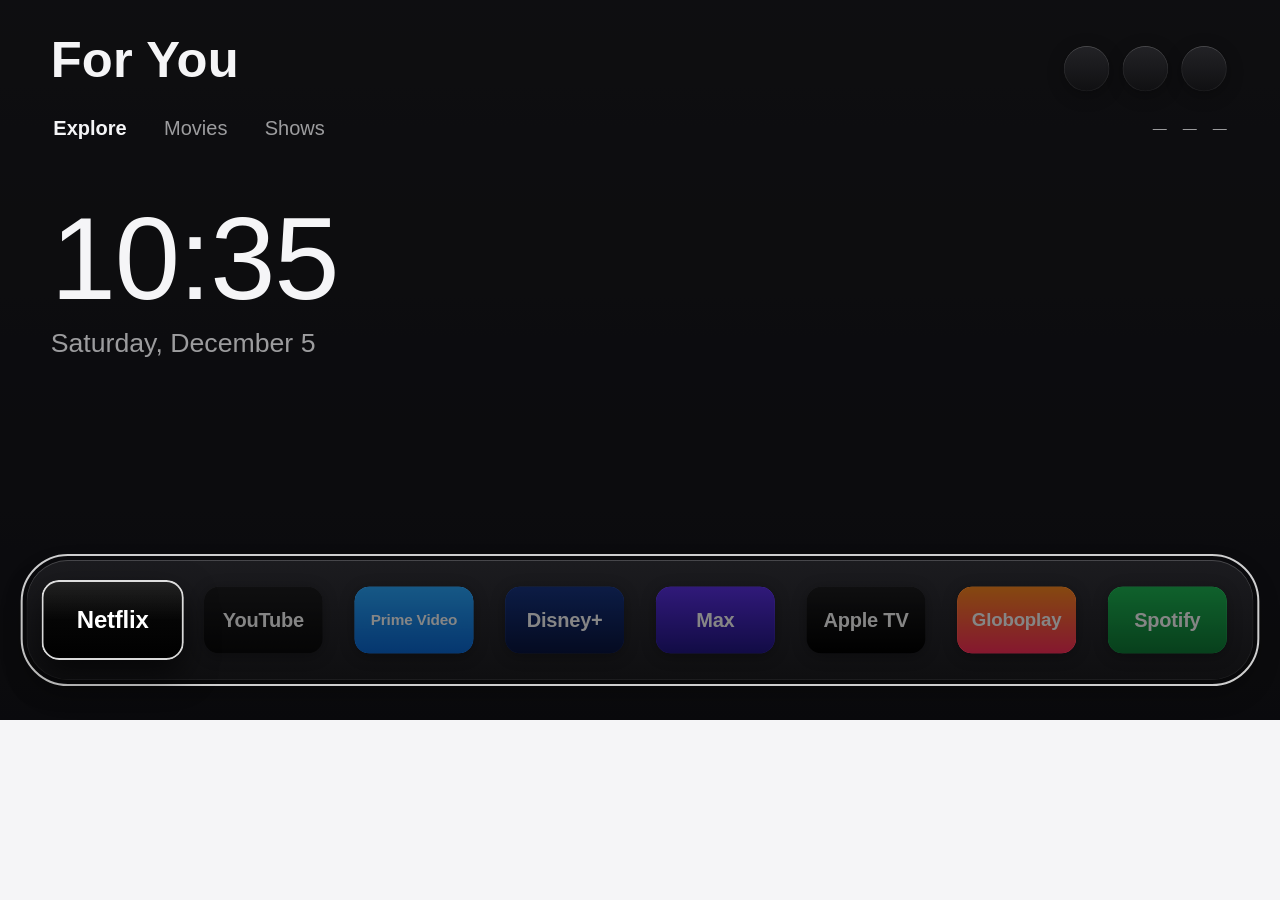
==== web/index.html @ 529d77a4 "Import Free My TV (MIT) at upstream 57ea460 Starting point: https://github.com/simbasjungles/free-my" ====
<!doctype html>
<html lang="en">
<head>
<meta charset="utf-8">
<meta name="viewport" content="width=1920, height=1080">
<title>Free My TV</title>
<link rel="stylesheet" href="home.css">
</head>
<body>
<script>
  // The look the home screen last had, before anything is drawn, so a night start doesn't flash the day one first.
  try {
    if (localStorage.getItem('fmtv.night') === 'true') {
      document.documentElement.style.background = '#0B0B0D';
      document.body.className = 'night';
    }
  } catch (e) {}
</script>
<div id="stage">
  <div id="sky" class="layer">
    <div class="grad day"></div>
    <div class="grad night"></div>
    <canvas id="bgA" width="48" height="27"></canvas>
    <canvas id="bgB" width="48" height="27"></canvas>
    <div class="veil"></div>
    <div class="lift"></div>
  </div>
  <div id="home" class="layer">
    <div id="top" class="layer">
      <h1 id="title"></h1>
      <div id="tabs"></div>
      <div id="quotes"></div>
      <div id="buttons"></div>
      <div id="cards"></div>
      <div id="clock"><span class="time"></span><span class="date"></span></div>
    </div>
    <div id="platter"></div>
    <div id="tiles"></div>
  </div>
  <div id="drawer" class="layer"></div>
  <div id="apps" class="layer sheet"><h2></h2><div class="grid"></div></div>
  <div id="settings" class="layer sheet"><div class="box"></div></div>
  <div id="shelfedit" class="layer sheet"><div class="box"></div></div>
  <div id="langpick" class="layer sheet"><div class="box"></div></div>
  <div id="saver" class="layer"></div>
  <div id="toast"></div>
</div>
<script src="config.js"></script>
<script src="coins.js"></script>
<script src="i18n.js"></script>
<script src="strings.js"></script>
<script src="tv.js"></script>
<script src="zones.js"></script>
<script src="data.js"></script>
<script src="home.js"></script>
</body>
</html>
---- web/home.css ----
/*
 * The home screen on a 1920 × 1080 stage, with the Android app's measurements (HomeView): the title and tabs at the top
 * left, icon-only glass buttons at the top right, three picks, and the glass shelf at the bottom; ↓ on the shelf opens
 * the drawer (inputs, shortcuts, weather, prices). Light by day, dark from sunset to sunrise.
 * No CSS variables, grid or backdrop-filter: older LG TVs (webOS 3 and 4) don't have them, and blur is too heavy for
 * their GPUs. Only transform and opacity animate.
 */
@font-face {
  font-family: 'Inter';
  src: url('fonts/InterVariable.ttf') format('truetype');
  font-weight: 100 900;
}

html, body {
  margin: 0;
  padding: 0;
  width: 100%;
  height: 100%;
  overflow: hidden;
  background: #F5F5F7;
}

body {
  font-family: 'Inter', 'LG Smart UI', 'Helvetica Neue', Arial, sans-serif;
  color: #1D1D1F;
  -webkit-font-smoothing: antialiased;
  cursor: default;
}

button { font: inherit; color: inherit; background: none; border: 0; padding: 0; margin: 0; outline: none; }

#stage {
  position: absolute;
  left: 0;
  top: 0;
  width: 1920px;
  height: 1080px;
  overflow: hidden;
  -webkit-transform-origin: 0 0;
  transform-origin: 0 0;
}

.layer { position: absolute; left: 0; top: 0; width: 1920px; height: 1080px; }

/* Symbols: Material Symbols as white PNGs, tinted by the background color. */
.sym {
  display: inline-block;
  -webkit-mask-size: contain;
  -webkit-mask-repeat: no-repeat;
  -webkit-mask-position: center;
  background-color: currentColor;
}

/* MARK: - Background: the first pick's photo, very blurred and almost white (almost black at night). */

#sky { background: #EBEBEF; }
#sky .grad { position: absolute; left: 0; top: 0; width: 100%; height: 100%; -webkit-transition: opacity 2s; transition: opacity 2s; }
#sky .day { background: -webkit-linear-gradient(top, #F5F5F7, #E2E2E7); background: linear-gradient(#F5F5F7, #E2E2E7); }
#sky .night { background: -webkit-linear-gradient(top, #1C1C1E, #0B0B0D); background: linear-gradient(#1C1C1E, #0B0B0D); opacity: 0; }
#sky canvas { position: absolute; left: -4%; top: -4%; width: 108%; height: 108%; opacity: 0; -webkit-transition: opacity 0.8s; transition: opacity 0.8s; }
#sky canvas.on { opacity: 1; }
#sky .veil { position: absolute; left: 0; top: 0; width: 100%; height: 100%; background: rgba(245, 245, 247, 0.74); -webkit-transition: background-color 2s; transition: background-color 2s; }
#sky .lift { position: absolute; left: 0; top: 0; width: 100%; height: 100%; background: #FFF; opacity: 0; -webkit-transition: opacity 0.45s, background-color 2s; transition: opacity 0.45s, background-color 2s; }
.night #sky .day { opacity: 0; }
.night #sky .night { opacity: 1; }
.night #sky .veil { background: rgba(11, 11, 13, 0.78); }
.night #sky .lift { background: #000; }
.drawer-open #sky .lift { opacity: 0.32; }
.night.drawer-open #sky .lift { opacity: 0.42; }

/* MARK: - Moving parts: the top fades and everything rises when the drawer opens. */

/* Each part is its own stack, so a focused tile (z-index) never shows over the drawer, a sheet or the screensaver. */
#home { z-index: 1; }
#drawer { z-index: 2; }
.sheet { z-index: 3; }
#saver { z-index: 4; }

#home, #drawer {
  -webkit-transition: -webkit-transform 0.38s cubic-bezier(0.32, 0.72, 0.2, 1), opacity 0.28s;
  transition: transform 0.38s cubic-bezier(0.32, 0.72, 0.2, 1), opacity 0.28s;
}
.drawer-open #home { -webkit-transform: translateY(-560px); transform: translateY(-560px); }
#top { -webkit-transition: opacity 0.2s; transition: opacity 0.2s; }
.drawer-open #top { opacity: 0; }
#drawer { -webkit-transform: translateY(560px); transform: translateY(560px); opacity: 0; }
.drawer-open #drawer { -webkit-transform: none; transform: none; opacity: 1; }
/* Closed, it still spans the screen below the shelf: only its keys take the pointer, and only when it's open. */
#drawer { pointer-events: none; }
.drawer-open #drawer .key { pointer-events: auto; }

/* MARK: - Title and tabs */

#title {
  position: absolute;
  left: 76px;
  top: 52px;
  margin: 0;
  font-size: 76px;
  font-weight: 600;
  letter-spacing: 0.004em;
  line-height: 1;
  white-space: nowrap;
  color: #1D1D1F;
  -webkit-transition: color 2s;
  transition: color 2s;
}

#tabs { position: absolute; left: 54px; top: 158px; height: 68px; white-space: nowrap; }
.tab {
  position: relative;
  display: inline-block;
  height: 68px;
  padding: 0 26px;
  margin-right: 4px;
  border-radius: 34px;
  font-size: 30px;
  font-weight: 500;
  line-height: 68px;
  color: #6E6E73;
  -webkit-transition: -webkit-transform 0.2s cubic-bezier(0.2, 0.9, 0.3, 1.2), background-color 0.17s, box-shadow 0.2s, color 0.17s;
  transition: transform 0.2s cubic-bezier(0.2, 0.9, 0.3, 1.2), background-color 0.17s, box-shadow 0.2s, color 0.17s;
}
.tab.on { font-weight: 600; color: #1D1D1F; }
.tab.focus {
  background: #FFF;
  color: #1D1D1F;
  -webkit-transform: scale(1.05);
  transform: scale(1.05);
  box-shadow: 0 8px 26px rgba(0, 0, 0, 0.22);
}
.night #title, .night .tab.on { color: #F5F5F7; }
.night .tab { color: rgba(245, 245, 247, 0.62); }
.night .tab.focus { color: #1D1D1F; box-shadow: 0 8px 26px rgba(0, 0, 0, 0.4); }

/* Crypto quotes at the right end of the tab row: a quiet detail. */
#quotes {
  position: absolute;
  right: 80px;
  top: 178px;
  height: 28px;
  font-size: 21px;
  line-height: 28px;
  color: #8E8E93;
  white-space: nowrap;
  -webkit-transition: opacity 0.17s;
  transition: opacity 0.17s;
  font-feature-settings: 'tnum';
}
#quotes .q { display: inline-block; margin-left: 24px; }
#quotes svg { width: 15px; height: 15px; vertical-align: -1px; margin-right: 6px; fill: rgba(142, 142, 147, 0.7); }
#quotes.hide { opacity: 0; }
.night #quotes { color: rgba(245, 245, 247, 0.62); }
.night #quotes svg { fill: rgba(245, 245, 247, 0.55); }

/* Live TV, HDMI Inputs and Settings: glass circles; the focused one turns white, with its name below. */
.round {
  position: absolute;
  top: 69px;
  width: 68px;
  height: 68px;
  border-radius: 34px;
  background: -webkit-linear-gradient(top, rgba(255, 255, 255, 0.78), rgba(255, 255, 255, 0.5));
  background: linear-gradient(rgba(255, 255, 255, 0.78), rgba(255, 255, 255, 0.5));
  box-shadow: 0 6px 26px rgba(0, 0, 0, 0.1), inset 0 1px 0 rgba(255, 255, 255, 0.9), inset 0 0 0 1px rgba(255, 255, 255, 0.5);
  color: #1D1D1F;
  -webkit-transition: -webkit-transform 0.2s cubic-bezier(0.2, 0.9, 0.3, 1.2), box-shadow 0.2s, background-color 0.17s;
  transition: transform 0.2s cubic-bezier(0.2, 0.9, 0.3, 1.2), box-shadow 0.2s, background-color 0.17s;
}
.round .sym { position: absolute; left: 20px; top: 20px; width: 28px; height: 28px; }
.round.focus { background: #FFF; -webkit-transform: scale(1.1); transform: scale(1.1); box-shadow: 0 14px 30px rgba(0, 0, 0, 0.24); }
.round .tip {
  position: absolute;
  top: 88px;
  left: 50%;
  width: 300px;
  margin-left: -150px;
  text-align: center;
  font-size: 23px;
  font-weight: 600;
  white-space: nowrap;
  opacity: 0;
  -webkit-transition: opacity 0.14s;
  transition: opacity 0.14s;
}
.round.last .tip { left: auto; right: -10px; margin-left: 0; text-align: right; }
.round.focus .tip { opacity: 1; }
.night .round {
  background: -webkit-linear-gradient(top, rgba(40, 40, 44, 0.8), rgba(17, 17, 19, 0.62));
  background: linear-gradient(rgba(40, 40, 44, 0.8), rgba(17, 17, 19, 0.62));
  box-shadow: 0 6px 26px rgba(0, 0, 0, 0.3), inset 0 1px 0 rgba(255, 255, 255, 0.14), inset 0 0 0 1px rgba(255, 255, 255, 0.08);
  color: rgba(255, 255, 255, 0.92);
}
.night .round.focus { background: #FFF; color: #1D1D1F; }
.night .round.focus .tip { color: #F5F5F7; }

/* MARK: - Picks: a wide card and two tall ones; focused, a card grows 5%, rises and its edge lights up. */

.card {
  position: absolute;
  top: 262px;
  height: 442px;
  -webkit-transition: -webkit-transform 0.22s cubic-bezier(0.2, 0.9, 0.3, 1.15);
  transition: transform 0.22s cubic-bezier(0.2, 0.9, 0.3, 1.15);
}
.card .img {
  position: absolute;
  left: 0;
  top: 0;
  width: 100%;
  height: 100%;
  border-radius: 18px;
  overflow: hidden;
  background-color: #DADADF;
  background-size: cover;
  background-position: center;
  box-shadow: 0 10px 30px rgba(0, 0, 0, 0.14);
  -webkit-transition: box-shadow 0.22s;
  transition: box-shadow 0.22s;
}
.card .img::after {
  content: '';
  position: absolute;
  left: 0;
  top: 0;
  right: 0;
  bottom: 0;
  border-radius: 18px;
  box-shadow: inset 0 0 0 2.5px rgba(255, 255, 255, 0.85);
  background: -webkit-linear-gradient(-60deg, rgba(255, 255, 255, 0.22), rgba(255, 255, 255, 0) 55%);
  background: linear-gradient(150deg, rgba(255, 255, 255, 0.22), rgba(255, 255, 255, 0) 55%);
  opacity: 0;
  -webkit-transition: opacity 0.17s;
  transition: opacity 0.17s;
}
.card.focus { -webkit-transform: translateY(-6px) scale(1.05); transform: translateY(-6px) scale(1.05); z-index: 2; }
.card.focus .img { box-shadow: 0 24px 46px rgba(0, 0, 0, 0.34); }
.card.focus .img::after { opacity: 1; }
.card .name {
  position: absolute;
  left: 0;
  top: 464px;
  max-width: 100%;
  overflow: hidden;
  text-overflow: ellipsis;
  white-space: nowrap;
  font-size: 31px;
  font-weight: 600;
  letter-spacing: 0.012em;
  color: #1D1D1F;
  -webkit-transition: color 2s;
  transition: color 2s;
}
.card .meta {
  position: absolute;
  left: 0;
  top: 506px;
  max-width: 100%;
  overflow: hidden;
  text-overflow: ellipsis;
  white-space: nowrap;
  font-size: 25px;
  font-weight: 500;
  color: #6E6E73;
}
.night .card .img { background-color: #2C2C2E; box-shadow: 0 10px 30px rgba(0, 0, 0, 0.32); }
.night .card .name { color: #F5F5F7; }
.night .card .meta { color: rgba(245, 245, 247, 0.62); }

/* Without a TMDB key (or picks yet): the date and the time instead of the cards. */
#clock {
  position: absolute;
  left: 76px;
  top: 300px;
  font-size: 176px;
  font-weight: 200;
  letter-spacing: -0.01em;
  line-height: 1;
  color: #1D1D1F;
  display: none;
}
#clock .date { display: block; font-size: 40px; font-weight: 500; letter-spacing: 0; margin-top: 18px; color: #6E6E73; }
.no-picks #clock { display: block; }
.night #clock { color: #F5F5F7; }
.night #clock .date { color: rgba(245, 245, 247, 0.62); }

/* MARK: - Shelf: the glass bar with the apps, each in its brand color; focused, a tile grows 20% and rises. */

#platter {
  position: absolute;
  top: 814px;
  height: 206px;
  border-radius: 62px;
  background: -webkit-linear-gradient(top, rgba(255, 255, 255, 0.62), rgba(255, 255, 255, 0.4));
  background: linear-gradient(rgba(255, 255, 255, 0.62), rgba(255, 255, 255, 0.4));
  box-shadow: 0 18px 40px rgba(0, 0, 0, 0.12), inset 0 1.5px 0 rgba(255, 255, 255, 0.95), inset 0 0 0 1px rgba(255, 255, 255, 0.55);
}
.night #platter {
  background: -webkit-linear-gradient(top, rgba(34, 34, 38, 0.72), rgba(17, 17, 19, 0.6));
  background: linear-gradient(rgba(34, 34, 38, 0.72), rgba(17, 17, 19, 0.6));
  box-shadow: 0 18px 40px rgba(0, 0, 0, 0.32), inset 0 1.5px 0 rgba(255, 255, 255, 0.14), inset 0 0 0 1px rgba(255, 255, 255, 0.08);
}
/* The shelf has the focus: a rim just outside the glass (dark by day: white wouldn't show on it). */
#platter::before {
  content: '';
  position: absolute;
  left: -9px;
  top: -9px;
  right: -9px;
  bottom: -9px;
  border-radius: 71px;
  border: 3px solid rgba(58, 58, 60, 0.45);
  opacity: 0;
  -webkit-transition: opacity 0.2s;
  transition: opacity 0.2s;
}
.night #platter::before { border-color: rgba(255, 255, 255, 0.8); }
#platter.on::before { opacity: 1; }

#tiles {
  position: absolute;
  left: 0;
  top: 0;
  -webkit-transition: -webkit-transform 0.3s cubic-bezier(0.2, 0.9, 0.3, 1);
  transition: transform 0.3s cubic-bezier(0.2, 0.9, 0.3, 1);
}

.tile {
  position: absolute;
  top: 854px;
  height: 126px;
  border-radius: 22px;
  overflow: hidden;
  color: #FFF;
  box-shadow: 0 4px 22px rgba(0, 0, 0, 0.14);
  -webkit-transition: -webkit-transform 0.2s cubic-bezier(0.2, 0.9, 0.3, 1.2), box-shadow 0.2s, opacity 0.3s;
  transition: transform 0.2s cubic-bezier(0.2, 0.9, 0.3, 1.2), box-shadow 0.2s, opacity 0.3s;
}
.tile img { position: absolute; left: 50%; top: 50%; max-width: 76%; max-height: 62%; -webkit-transform: translate(-50%, -50%); transform: translate(-50%, -50%); }
/* a logo lifted off the TV's icon (home.js): as large as the tile allows */
.tile img.logo { width: 70%; height: 50%; max-width: none; max-height: none; object-fit: contain; }
.tile .word {
  position: absolute;
  left: 8%;
  right: 8%;
  top: 50%;
  margin-top: -20px;
  height: 40px;
  line-height: 40px;
  text-align: center;
  font-size: 30px;
  font-weight: 700;
  letter-spacing: -0.01em;
  white-space: nowrap;
  overflow: hidden;
  text-overflow: ellipsis;
}
.tile::after {
  content: '';
  position: absolute;
  left: 0;
  top: 0;
  right: 0;
  height: 50%;
  background: -webkit-linear-gradient(top, rgba(255, 255, 255, 0.1), rgba(255, 255, 255, 0));
  background: linear-gradient(rgba(255, 255, 255, 0.1), rgba(255, 255, 255, 0));
  opacity: 0;
  -webkit-transition: opacity 0.17s;
  transition: opacity 0.17s;
}
.tile.focus { -webkit-transform: scale(1.2); transform: scale(1.2); box-shadow: 0 18px 40px rgba(0, 0, 0, 0.34); z-index: 2; }
.tile.focus::after { opacity: 1; }
/* Which one has the focus, at a glance: while the shelf has it, a shade on the other tiles and a light rim on it (as on
   the focused card). Above the logo; only the opacity animates. */
.tile::before {
  content: '';
  position: absolute;
  left: 0;
  top: 0;
  right: 0;
  bottom: 0;
  z-index: 1;
  border-radius: 22px;
  background: rgba(0, 0, 0, 0.34);
  opacity: 0;
  -webkit-transition: opacity 0.2s;
  transition: opacity 0.2s;
}
.night .tile::before { background: rgba(0, 0, 0, 0.48); }
#tiles.on .tile::before { opacity: 1; }
#tiles.on .tile.focus::before { background: none; box-shadow: inset 0 0 0 2.5px rgba(255, 255, 255, 0.85); }
.night .tile { box-shadow: 0 4px 22px rgba(0, 0, 0, 0.3); }
.night .tile.focus { box-shadow: 0 18px 40px rgba(0, 0, 0, 0.6); }
.more { position: absolute; width: 17px; height: 17px; color: rgba(0, 0, 0, 0.6); }
.more.back { -webkit-transform: scaleX(-1); transform: scaleX(-1); }
.night .more { color: rgba(255, 255, 255, 0.8); }

/* MARK: - Drawer: inputs and shortcuts, weather, prices */

.row-title { position: absolute; top: 494px; font-size: 25px; font-weight: 600; color: #6E6E73; white-space: nowrap; }
.night .row-title { color: rgba(255, 255, 255, 0.7); }

.glass {
  background: -webkit-linear-gradient(top, rgba(255, 255, 255, 0.86), rgba(255, 255, 255, 0.66));
  background: linear-gradient(rgba(255, 255, 255, 0.86), rgba(255, 255, 255, 0.66));
  box-shadow: 0 10px 30px rgba(0, 0, 0, 0.1), inset 0 1.5px 0 rgba(255, 255, 255, 0.95), inset 0 0 0 1px rgba(255, 255, 255, 0.5);
}
.night .glass {
  background: -webkit-linear-gradient(top, rgba(38, 38, 42, 0.78), rgba(17, 17, 19, 0.64));
  background: linear-gradient(rgba(38, 38, 42, 0.78), rgba(17, 17, 19, 0.64));
  box-shadow: 0 10px 30px rgba(0, 0, 0, 0.3), inset 0 1.5px 0 rgba(255, 255, 255, 0.12), inset 0 0 0 1px rgba(255, 255, 255, 0.07);
}

.key {
  position: absolute;
  top: 540px;
  height: 126px;
  border-radius: 20px;
  text-align: center;
  color: #1D1D1F;
  -webkit-transition: -webkit-transform 0.19s cubic-bezier(0.2, 0.9, 0.3, 1.2), box-shadow 0.19s, background-color 0.14s;
  transition: transform 0.19s cubic-bezier(0.2, 0.9, 0.3, 1.2), box-shadow 0.19s, background-color 0.14s;
}
.key .sym { position: absolute; left: 50%; top: 33px; width: 34px; height: 34px; margin-left: -17px; }
.key .label { position: absolute; left: 8px; right: 8px; top: 82px; font-size: 23px; font-weight: 500; white-space: nowrap; overflow: hidden; text-overflow: ellipsis; }
.key.off { color: #8E8E93; }
.key.focus { background: #F5F5F7; color: #1C1C1E; -webkit-transform: scale(1.07); transform: scale(1.07); box-shadow: 0 16px 34px rgba(0, 0, 0, 0.42); z-index: 2; }
.night .key { color: rgba(255, 255, 255, 0.95); }
.night .key.off { color: rgba(255, 255, 255, 0.42); }
.night .key.focus { color: #1C1C1E; }

.panel { position: absolute; top: 708px; height: 300px; border-radius: 30px; overflow: hidden; color: #1D1D1F; }
.night .panel { color: #F5F5F7; }
.panel .head { position: absolute; left: 34px; top: 30px; font-size: 25px; font-weight: 600; color: #6E6E73; white-space: nowrap; }
.panel .side { position: absolute; right: 34px; top: 33px; font-size: 21px; font-weight: 500; color: #8E8E93; white-space: nowrap; }
.night .panel .head { color: rgba(255, 255, 255, 0.7); }
.night .panel .side { color: rgba(255, 255, 255, 0.6); }

#weather .now { position: absolute; left: 34px; top: 82px; height: 100px; white-space: nowrap; }
#weather .now .sym { width: 56px; height: 56px; vertical-align: 12px; margin-right: 18px; }
#weather .now .temp { font-size: 100px; font-weight: 300; line-height: 100px; font-feature-settings: 'tnum'; }
#weather .cond { position: absolute; left: 34px; top: 192px; font-size: 29px; font-weight: 500; white-space: nowrap; }
#weather .range { position: absolute; left: 34px; top: 236px; font-size: 23px; font-weight: 500; color: #6E6E73; white-space: nowrap; font-feature-settings: 'tnum'; }
#weather .split { position: absolute; left: 391px; top: 34px; bottom: 34px; width: 2px; background: rgba(0, 0, 0, 0.1); }
#weather .hours { position: absolute; left: 422px; right: 30px; top: 74px; height: 140px; }
#weather .hour { position: absolute; top: 0; text-align: center; font-feature-settings: 'tnum'; }
#weather .hour .t { font-size: 22px; font-weight: 500; color: #6E6E73; }
#weather .hour .sym { display: block; width: 30px; height: 30px; margin: 22px auto 18px; }
#weather .hour .d { font-size: 26px; font-weight: 500; }
#weather .hour .low { margin-left: 6px; font-size: 22px; color: #6E6E73; }
#weather .sun { position: absolute; left: 422px; top: 236px; font-size: 23px; font-weight: 500; color: #6E6E73; white-space: nowrap; }
#weather .sun .sym { width: 22px; height: 22px; vertical-align: -3px; margin-right: 10px; }
#weather .sun span { margin-right: 36px; }
.night #weather .range, .night #weather .hour .t, .night #weather .hour .low, .night #weather .sun { color: rgba(255, 255, 255, 0.68); }
.night #weather .split { background: rgba(255, 255, 255, 0.14); }

#prices .coin { position: absolute; left: 34px; right: 34px; height: 40px; font-size: 29px; font-weight: 500; white-space: nowrap; }
#prices .coin svg { position: absolute; left: 2px; top: 6px; width: 26px; height: 26px; fill: #6E6E73; }
#prices .coin .n { position: absolute; left: 50px; top: 0; }
#prices .coin .p { position: absolute; right: 128px; top: 1px; font-size: 26px; font-feature-settings: 'tnum'; }
#prices .coin .c { position: absolute; right: 0; top: 2px; width: 108px; height: 34px; line-height: 34px; border-radius: 17px; text-align: center; font-size: 21px; font-weight: 600; font-feature-settings: 'tnum'; }
#prices .up { color: #248A3D; background: rgba(36, 138, 61, 0.2); }
#prices .down { color: #D70015; background: rgba(215, 0, 21, 0.2); }
.night #prices .coin svg { fill: rgba(255, 255, 255, 0.8); }
.night #prices .up { color: #30D158; background: rgba(48, 209, 88, 0.2); }
.night #prices .down { color: #FF453A; background: rgba(255, 69, 58, 0.2); }

/* MARK: - Sheets over the home screen: All Apps, Settings, Shelf */

.sheet {
  background: rgba(0, 0, 0, 0.66);
  color: #FFF;
  opacity: 0;
  visibility: hidden;
  pointer-events: none; /* while it fades out, the pointer goes to what's under it, not to its rows */
  -webkit-transform: scale(1.04);
  transform: scale(1.04);
  -webkit-transition: opacity 0.24s, -webkit-transform 0.3s cubic-bezier(0.2, 0.9, 0.3, 1), visibility 0s 0.3s;
  transition: opacity 0.24s, transform 0.3s cubic-bezier(0.2, 0.9, 0.3, 1), visibility 0s 0.3s;
}
.sheet.open { opacity: 1; visibility: visible; pointer-events: auto; -webkit-transform: none; transform: none; -webkit-transition-delay: 0s; transition-delay: 0s; }
.sheet h2 { position: absolute; left: 0; right: 0; top: 84px; margin: 0; text-align: center; font-size: 40px; font-weight: 600; }

#apps .grid { position: absolute; left: 0; top: 0; width: 1920px; -webkit-transition: -webkit-transform 0.28s cubic-bezier(0.2, 0.9, 0.3, 1); transition: transform 0.28s cubic-bezier(0.2, 0.9, 0.3, 1); }
.cell { position: absolute; width: 300px; height: 169px; }
.cell .face {
  position: absolute;
  left: 0;
  top: 0;
  width: 300px;
  height: 169px;
  border-radius: 22px;
  overflow: hidden;
  box-shadow: inset 0 0 0 2px rgba(255, 255, 255, 0.08);
  -webkit-transition: -webkit-transform 0.19s cubic-bezier(0.2, 0.9, 0.3, 1.2), box-shadow 0.19s;
  transition: transform 0.19s cubic-bezier(0.2, 0.9, 0.3, 1.2), box-shadow 0.19s;
}
.cell .face img { position: absolute; left: 50%; top: 50%; max-width: 70%; max-height: 60%; -webkit-transform: translate(-50%, -50%); transform: translate(-50%, -50%); }
.cell .face img.logo { width: 64%; height: 46%; max-width: none; max-height: none; object-fit: contain; }
.cell .face .word { position: absolute; left: 6%; right: 6%; top: 50%; margin-top: -22px; height: 44px; line-height: 44px; text-align: center; font-size: 32px; font-weight: 700; white-space: nowrap; overflow: hidden; text-overflow: ellipsis; color: #FFF; }
.cell .label { position: absolute; left: 0; right: 0; top: 186px; text-align: center; font-size: 24px; font-weight: 500; color: rgba(255, 255, 255, 0.6); white-space: nowrap; overflow: hidden; text-overflow: ellipsis; }
.cell.focus .face { -webkit-transform: scale(1.08); transform: scale(1.08); box-shadow: 0 16px 34px rgba(0, 0, 0, 0.55), inset 0 0 0 2px rgba(255, 255, 255, 0.4); }
.cell.focus .label { color: #FFF; }

#settings .box, #shelfedit .box, #langpick .box {
  position: absolute;
  left: 560px;
  top: 150px;
  width: 800px;
  border-radius: 40px;
  padding: 30px 30px 26px;
  box-sizing: border-box;
  background: -webkit-linear-gradient(top, rgba(34, 36, 44, 0.96), rgba(18, 20, 26, 0.97));
  background: linear-gradient(rgba(34, 36, 44, 0.96), rgba(18, 20, 26, 0.97));
  box-shadow: 0 40px 90px rgba(0, 0, 0, 0.6), inset 0 1px 0 rgba(255, 255, 255, 0.14), inset 0 0 0 1px rgba(255, 255, 255, 0.08);
}
.box .title { font-size: 38px; font-weight: 700; padding: 6px 18px 18px; letter-spacing: -0.01em; }
.box .title .sym { width: 36px; height: 36px; vertical-align: -5px; margin-right: 14px; color: rgba(255, 255, 255, 0.85); }
.box .list { position: relative; overflow: hidden; }
.box .rows { -webkit-transition: -webkit-transform 0.2s cubic-bezier(0.2, 0.9, 0.3, 1); transition: transform 0.2s cubic-bezier(0.2, 0.9, 0.3, 1); }
.box .row { position: relative; height: 70px; margin-bottom: 8px; border-radius: 20px; font-size: 30px; font-weight: 600; line-height: 70px; padding: 0 24px; white-space: nowrap; -webkit-transition: background-color 0.13s; transition: background-color 0.13s; }
.box .row.focus { background: rgba(255, 255, 255, 0.13); box-shadow: inset 0 1px 0 rgba(255, 255, 255, 0.14); }
.box .row .value { position: absolute; right: 24px; top: 0; color: rgba(255, 255, 255, 0.92); font-weight: 500; }
.box .row .value .chev { color: rgba(255, 255, 255, 0.35); margin: 0 10px; }
.box .row .value .sym { width: 26px; height: 26px; vertical-align: -3px; }
.box .row.dim { color: rgba(255, 255, 255, 0.4); }
.box .hint { padding: 14px 18px 0; font-size: 22px; font-weight: 500; color: rgba(255, 255, 255, 0.5); }
.toggle { position: absolute; right: 24px; top: 13px; width: 78px; height: 44px; border-radius: 22px; background: #3A3D45; -webkit-transition: background-color 0.14s; transition: background-color 0.14s; }
.toggle::after { content: ''; position: absolute; left: 4px; top: 4px; width: 36px; height: 36px; border-radius: 18px; background: #FFF; box-shadow: 0 2px 6px rgba(0, 0, 0, 0.35); -webkit-transition: -webkit-transform 0.14s; transition: transform 0.14s; }
.toggle.on { background: #3FD69B; }
.toggle.on::after { -webkit-transform: translateX(34px); transform: translateX(34px); }

/* MARK: - Screensaver: the picks' photos, slowly moving, and a clock */

#saver { background: #000; opacity: 0; visibility: hidden; -webkit-transition: opacity 1.2s, visibility 0s 1.2s; transition: opacity 1.2s, visibility 0s 1.2s; }
#saver.on { opacity: 1; visibility: visible; -webkit-transition-delay: 0s; transition-delay: 0s; }
#saver .photo { position: absolute; left: 0; top: 0; width: 1920px; height: 1080px; background-size: cover; background-position: center; opacity: 0; -webkit-transition: opacity 2.4s, -webkit-transform 24s linear; transition: opacity 2.4s, transform 24s linear; }
#saver .photo.on { opacity: 1; }
#saver .shade { position: absolute; left: 0; right: 0; bottom: 0; height: 520px; background: -webkit-linear-gradient(top, rgba(0, 0, 0, 0), rgba(0, 0, 0, 0.55)); background: linear-gradient(rgba(0, 0, 0, 0), rgba(0, 0, 0, 0.55)); }
#saver .clock {
  position: absolute;
  left: 80px;
  bottom: 90px;
  padding: 26px 46px 30px;
  border-radius: 46px;
  color: #FFF;
  background: -webkit-linear-gradient(top, rgba(255, 255, 255, 0.22), rgba(255, 255, 255, 0.1));
  background: linear-gradient(rgba(255, 255, 255, 0.22), rgba(255, 255, 255, 0.1));
  box-shadow: 0 30px 70px rgba(0, 0, 0, 0.35), inset 0 1.5px 0 rgba(255, 255, 255, 0.4), inset 0 0 0 1px rgba(255, 255, 255, 0.18);
  white-space: nowrap;
}
#saver .clock .time { font-size: 150px; font-weight: 300; line-height: 1; letter-spacing: -0.02em; font-feature-settings: 'tnum'; }
#saver .clock .date { margin-top: 10px; font-size: 34px; font-weight: 500; color: rgba(255, 255, 255, 0.82); }
#saver .clock .title { margin-top: 18px; font-size: 26px; font-weight: 500; color: rgba(255, 255, 255, 0.65); }

/* MARK: - Toast */

#toast {
  position: absolute;
  left: 50%;
  top: 64px;
  max-width: 820px;
  -webkit-transform: translate(-50%, -16px);
  transform: translate(-50%, -16px);
  padding: 18px 30px;
  border-radius: 32px;
  font-size: 26px;
  font-weight: 500;
  line-height: 1.3;
  color: rgba(255, 255, 255, 0.95);
  background: rgba(17, 17, 19, 0.86);
  box-shadow: 0 16px 40px rgba(0, 0, 0, 0.35), inset 0 1px 0 rgba(255, 255, 255, 0.14);
  opacity: 0;
  -webkit-transition: opacity 0.2s, -webkit-transform 0.2s;
  transition: opacity 0.2s, transform 0.2s;
  z-index: 50;
}
#toast.on { opacity: 1; -webkit-transform: translate(-50%, 0); transform: translate(-50%, 0); }

/* The Magic Remote's pointer: no text selection, no outlines. */
* { -webkit-user-select: none; user-select: none; -webkit-tap-highlight-color: transparent; }
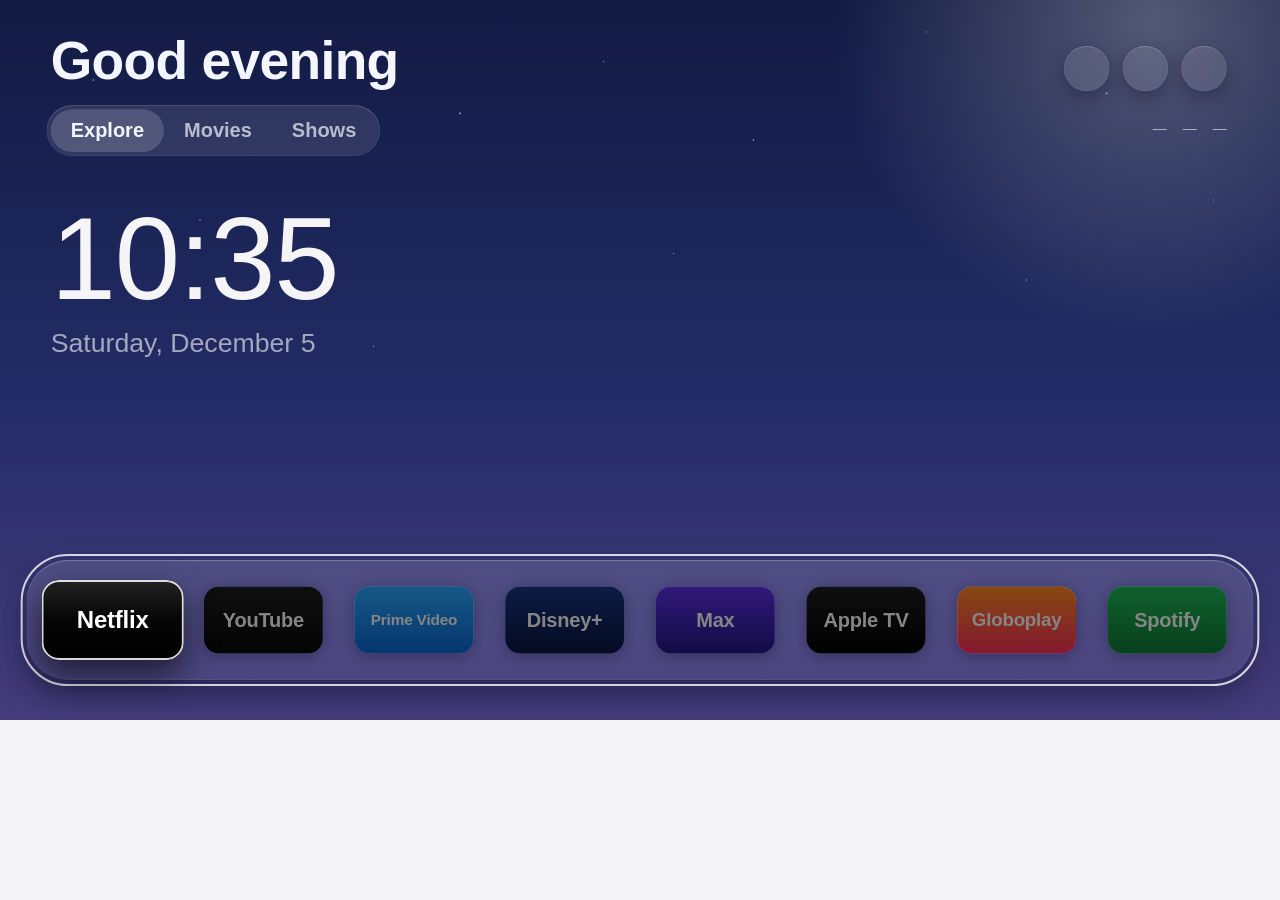
==== commit 74738fd2: "Living Sky design: a calm, kid-first home screen The sky follows the day: clear blue in the afternoo" ====
--- a/web/index.html
+++ b/web/index.html
@@ -3,14 +3,14 @@
 <head>
 <meta charset="utf-8">
 <meta name="viewport" content="width=1920, height=1080">
-<title>Free My TV</title>
+<title>My Kids TV</title>
 <link rel="stylesheet" href="home.css">
 </head>
 <body>
 <script>
   // The look the home screen last had, before anything is drawn, so a night start doesn't flash the day one first.
   try {
-    if (localStorage.getItem('fmtv.night') === 'true') {
+    if (localStorage.getItem('mykidstv.night') === 'true') {
       document.documentElement.style.background = '#0B0B0D';
       document.body.className = 'night';
     }
@@ -19,7 +19,10 @@
 <div id="stage">
   <div id="sky" class="layer">
     <div class="grad day"></div>
+    <div class="grad dawn"></div>
     <div class="grad night"></div>
+    <div class="stars"></div>
+    <div class="sun"></div>
     <canvas id="bgA" width="48" height="27"></canvas>
     <canvas id="bgB" width="48" height="27"></canvas>
     <div class="veil"></div>
@@ -46,6 +49,7 @@
   <div id="toast"></div>
 </div>
 <script src="config.js"></script>
+<script src="catalog.js"></script>
 <script src="coins.js"></script>
 <script src="i18n.js"></script>
 <script src="strings.js"></script>
--- a/web/home.css
+++ b/web/home.css
@@ -51,20 +51,61 @@
   background-color: currentColor;
 }
 
-/* MARK: - Background: the first pick's photo, very blurred and almost white (almost black at night). */
-
-#sky { background: #EBEBEF; }
+/*
+ * MARK: - Background: a living sky. Clear blue in the afternoon, a peach horizon in the morning, deep indigo with a
+ * few stars from sunset to sunrise (never black). The first pick's photo, very blurred, tints it only slightly.
+ */
+
+#sky { background: #BFDDF7; }
 #sky .grad { position: absolute; left: 0; top: 0; width: 100%; height: 100%; -webkit-transition: opacity 2s; transition: opacity 2s; }
-#sky .day { background: -webkit-linear-gradient(top, #F5F5F7, #E2E2E7); background: linear-gradient(#F5F5F7, #E2E2E7); }
-#sky .night { background: -webkit-linear-gradient(top, #1C1C1E, #0B0B0D); background: linear-gradient(#1C1C1E, #0B0B0D); opacity: 0; }
+#sky .day { background: -webkit-linear-gradient(top, #86BDEE, #BFDCF6 48%, #EEF5FC); background: linear-gradient(#86BDEE, #BFDCF6 48%, #EEF5FC); }
+#sky .dawn { background: -webkit-linear-gradient(top, #A7CFF2, #DCEAF7 52%, #FBE3D3); background: linear-gradient(#A7CFF2, #DCEAF7 52%, #FBE3D3); opacity: 0; }
+#sky .night { background: -webkit-linear-gradient(top, #121A43, #232C66 55%, #463C7C); background: linear-gradient(#121A43, #232C66 55%, #463C7C); opacity: 0; }
+.morning #sky .dawn { opacity: 1; }
+/* The sun (by day) or the moon (at night): one soft light high on the right. */
+#sky .sun {
+  position: absolute;
+  left: 1180px;
+  top: -520px;
+  width: 1100px;
+  height: 1100px;
+  border-radius: 550px;
+  background: -webkit-radial-gradient(center, circle, rgba(255, 252, 240, 0.85), rgba(255, 252, 240, 0) 62%);
+  background: radial-gradient(circle, rgba(255, 252, 240, 0.85), rgba(255, 252, 240, 0) 62%);
+  -webkit-transition: opacity 2s; transition: opacity 2s;
+}
+.night #sky .sun { opacity: 0.32; }
+#sky .stars {
+  position: absolute;
+  left: 0;
+  top: 0;
+  width: 100%;
+  height: 62%;
+  opacity: 0;
+  background-image:
+    radial-gradient(1.6px 1.6px at 140px 120px, #FFF, rgba(255, 255, 255, 0)),
+    radial-gradient(1.2px 1.2px at 420px 60px, #FFF, rgba(255, 255, 255, 0)),
+    radial-gradient(2px 2px at 690px 170px, #FFF, rgba(255, 255, 255, 0)),
+    radial-gradient(1.2px 1.2px at 905px 92px, #FFF, rgba(255, 255, 255, 0)),
+    radial-gradient(1.6px 1.6px at 1130px 210px, #FFF, rgba(255, 255, 255, 0)),
+    radial-gradient(1.2px 1.2px at 1390px 48px, #FFF, rgba(255, 255, 255, 0)),
+    radial-gradient(2px 2px at 1660px 140px, #FFF, rgba(255, 255, 255, 0)),
+    radial-gradient(1.2px 1.2px at 1820px 300px, #FFF, rgba(255, 255, 255, 0)),
+    radial-gradient(1.4px 1.4px at 300px 330px, #FFF, rgba(255, 255, 255, 0)),
+    radial-gradient(1.2px 1.2px at 1010px 380px, #FFF, rgba(255, 255, 255, 0)),
+    radial-gradient(1.4px 1.4px at 1540px 420px, #FFF, rgba(255, 255, 255, 0)),
+    radial-gradient(1.2px 1.2px at 560px 520px, #FFF, rgba(255, 255, 255, 0));
+  -webkit-transition: opacity 2s; transition: opacity 2s;
+}
+.night #sky .stars { opacity: 0.85; }
 #sky canvas { position: absolute; left: -4%; top: -4%; width: 108%; height: 108%; opacity: 0; -webkit-transition: opacity 0.8s; transition: opacity 0.8s; }
-#sky canvas.on { opacity: 1; }
-#sky .veil { position: absolute; left: 0; top: 0; width: 100%; height: 100%; background: rgba(245, 245, 247, 0.74); -webkit-transition: background-color 2s; transition: background-color 2s; }
+#sky canvas.on { opacity: 0.2; }
+.night #sky canvas.on { opacity: 0.14; }
+#sky .veil { position: absolute; left: 0; top: 0; width: 100%; height: 100%; background: rgba(255, 255, 255, 0); -webkit-transition: background-color 2s; transition: background-color 2s; }
 #sky .lift { position: absolute; left: 0; top: 0; width: 100%; height: 100%; background: #FFF; opacity: 0; -webkit-transition: opacity 0.45s, background-color 2s; transition: opacity 0.45s, background-color 2s; }
-.night #sky .day { opacity: 0; }
+.night #sky .day, .night #sky .dawn { opacity: 0; }
 .night #sky .night { opacity: 1; }
-.night #sky .veil { background: rgba(11, 11, 13, 0.78); }
-.night #sky .lift { background: #000; }
+.night #sky .lift { background: #0B1033; }
 .drawer-open #sky .lift { opacity: 0.32; }
 .night.drawer-open #sky .lift { opacity: 0.42; }
 
@@ -96,42 +137,53 @@
   left: 76px;
   top: 52px;
   margin: 0;
-  font-size: 76px;
-  font-weight: 600;
-  letter-spacing: 0.004em;
+  font-size: 80px;
+  font-weight: 650;
+  letter-spacing: -0.012em;
   line-height: 1;
   white-space: nowrap;
-  color: #1D1D1F;
+  color: #0E2240;
   -webkit-transition: color 2s;
   transition: color 2s;
 }
 
-#tabs { position: absolute; left: 54px; top: 158px; height: 68px; white-space: nowrap; }
+#tabs {
+  position: absolute;
+  left: 70px;
+  top: 158px;
+  height: 64px;
+  padding: 6px;
+  border-radius: 38px;
+  white-space: nowrap;
+  background: rgba(255, 255, 255, 0.38);
+  box-shadow: inset 0 1px 0 rgba(255, 255, 255, 0.85), inset 0 0 0 1px rgba(255, 255, 255, 0.45), 0 10px 30px rgba(14, 34, 64, 0.08);
+}
 .tab {
   position: relative;
   display: inline-block;
-  height: 68px;
-  padding: 0 26px;
-  margin-right: 4px;
-  border-radius: 34px;
+  height: 64px;
+  padding: 0 30px;
+  border-radius: 32px;
   font-size: 30px;
-  font-weight: 500;
-  line-height: 68px;
-  color: #6E6E73;
-  -webkit-transition: -webkit-transform 0.2s cubic-bezier(0.2, 0.9, 0.3, 1.2), background-color 0.17s, box-shadow 0.2s, color 0.17s;
-  transition: transform 0.2s cubic-bezier(0.2, 0.9, 0.3, 1.2), background-color 0.17s, box-shadow 0.2s, color 0.17s;
-}
-.tab.on { font-weight: 600; color: #1D1D1F; }
+  font-weight: 560;
+  line-height: 64px;
+  color: rgba(14, 34, 64, 0.72);
+  -webkit-transition: -webkit-transform 0.24s cubic-bezier(0.22, 1, 0.36, 1), background-color 0.2s, box-shadow 0.24s, color 0.2s;
+  transition: transform 0.24s cubic-bezier(0.22, 1, 0.36, 1), background-color 0.2s, box-shadow 0.24s, color 0.2s;
+}
+.tab.on { font-weight: 650; color: #0E2240; background: rgba(255, 255, 255, 0.72); }
 .tab.focus {
   background: #FFF;
-  color: #1D1D1F;
-  -webkit-transform: scale(1.05);
-  transform: scale(1.05);
-  box-shadow: 0 8px 26px rgba(0, 0, 0, 0.22);
-}
-.night #title, .night .tab.on { color: #F5F5F7; }
-.night .tab { color: rgba(245, 245, 247, 0.62); }
-.night .tab.focus { color: #1D1D1F; box-shadow: 0 8px 26px rgba(0, 0, 0, 0.4); }
+  color: #0E2240;
+  -webkit-transform: scale(1.06);
+  transform: scale(1.06);
+  box-shadow: 0 10px 26px rgba(14, 34, 64, 0.24);
+}
+.night #title { color: #F3F5FF; }
+.night #tabs { background: rgba(255, 255, 255, 0.1); box-shadow: inset 0 1px 0 rgba(255, 255, 255, 0.18), inset 0 0 0 1px rgba(255, 255, 255, 0.08); }
+.night .tab { color: rgba(243, 245, 255, 0.7); }
+.night .tab.on { color: #F3F5FF; background: rgba(255, 255, 255, 0.16); }
+.night .tab.focus { background: #FFF; color: #121A43; box-shadow: 0 10px 26px rgba(0, 0, 20, 0.45); }
 
 /* Crypto quotes at the right end of the tab row: a quiet detail. */
 #quotes {
@@ -160,15 +212,14 @@
   width: 68px;
   height: 68px;
   border-radius: 34px;
-  background: -webkit-linear-gradient(top, rgba(255, 255, 255, 0.78), rgba(255, 255, 255, 0.5));
-  background: linear-gradient(rgba(255, 255, 255, 0.78), rgba(255, 255, 255, 0.5));
-  box-shadow: 0 6px 26px rgba(0, 0, 0, 0.1), inset 0 1px 0 rgba(255, 255, 255, 0.9), inset 0 0 0 1px rgba(255, 255, 255, 0.5);
-  color: #1D1D1F;
-  -webkit-transition: -webkit-transform 0.2s cubic-bezier(0.2, 0.9, 0.3, 1.2), box-shadow 0.2s, background-color 0.17s;
-  transition: transform 0.2s cubic-bezier(0.2, 0.9, 0.3, 1.2), box-shadow 0.2s, background-color 0.17s;
+  background: rgba(255, 255, 255, 0.42);
+  box-shadow: 0 10px 30px rgba(14, 34, 64, 0.1), inset 0 1px 0 rgba(255, 255, 255, 0.9), inset 0 0 0 1px rgba(255, 255, 255, 0.5);
+  color: #0E2240;
+  -webkit-transition: -webkit-transform 0.24s cubic-bezier(0.22, 1, 0.36, 1), box-shadow 0.24s, background-color 0.2s;
+  transition: transform 0.24s cubic-bezier(0.22, 1, 0.36, 1), box-shadow 0.24s, background-color 0.2s;
 }
 .round .sym { position: absolute; left: 20px; top: 20px; width: 28px; height: 28px; }
-.round.focus { background: #FFF; -webkit-transform: scale(1.1); transform: scale(1.1); box-shadow: 0 14px 30px rgba(0, 0, 0, 0.24); }
+.round.focus { background: #FFF; -webkit-transform: scale(1.1); transform: scale(1.1); box-shadow: 0 14px 30px rgba(14, 34, 64, 0.26); }
 .round .tip {
   position: absolute;
   top: 88px;
@@ -186,22 +237,21 @@
 .round.last .tip { left: auto; right: -10px; margin-left: 0; text-align: right; }
 .round.focus .tip { opacity: 1; }
 .night .round {
-  background: -webkit-linear-gradient(top, rgba(40, 40, 44, 0.8), rgba(17, 17, 19, 0.62));
-  background: linear-gradient(rgba(40, 40, 44, 0.8), rgba(17, 17, 19, 0.62));
-  box-shadow: 0 6px 26px rgba(0, 0, 0, 0.3), inset 0 1px 0 rgba(255, 255, 255, 0.14), inset 0 0 0 1px rgba(255, 255, 255, 0.08);
-  color: rgba(255, 255, 255, 0.92);
-}
-.night .round.focus { background: #FFF; color: #1D1D1F; }
-.night .round.focus .tip { color: #F5F5F7; }
-
-/* MARK: - Picks: a wide card and two tall ones; focused, a card grows 5%, rises and its edge lights up. */
+  background: rgba(255, 255, 255, 0.1);
+  box-shadow: 0 10px 30px rgba(0, 0, 20, 0.3), inset 0 1px 0 rgba(255, 255, 255, 0.18), inset 0 0 0 1px rgba(255, 255, 255, 0.08);
+  color: rgba(243, 245, 255, 0.95);
+}
+.night .round.focus { background: #FFF; color: #121A43; }
+.night .round.focus .tip { color: #F3F5FF; }
+
+/* MARK: - Picks: a wide card and two tall ones; focused, a card rises, grows 6% and its edge lights up. */
 
 .card {
   position: absolute;
-  top: 262px;
-  height: 442px;
-  -webkit-transition: -webkit-transform 0.22s cubic-bezier(0.2, 0.9, 0.3, 1.15);
-  transition: transform 0.22s cubic-bezier(0.2, 0.9, 0.3, 1.15);
+  top: 280px;
+  height: 426px;
+  -webkit-transition: -webkit-transform 0.28s cubic-bezier(0.22, 1, 0.36, 1);
+  transition: transform 0.28s cubic-bezier(0.22, 1, 0.36, 1);
 }
 .card .img {
   position: absolute;
@@ -209,14 +259,14 @@
   top: 0;
   width: 100%;
   height: 100%;
-  border-radius: 18px;
-  overflow: hidden;
-  background-color: #DADADF;
+  border-radius: 32px;
+  overflow: hidden;
+  background-color: rgba(255, 255, 255, 0.4);
   background-size: cover;
   background-position: center;
-  box-shadow: 0 10px 30px rgba(0, 0, 0, 0.14);
-  -webkit-transition: box-shadow 0.22s;
-  transition: box-shadow 0.22s;
+  box-shadow: 0 16px 40px rgba(14, 34, 64, 0.2);
+  -webkit-transition: box-shadow 0.28s;
+  transition: box-shadow 0.28s;
 }
 .card .img::after {
   content: '';
@@ -225,47 +275,76 @@
   top: 0;
   right: 0;
   bottom: 0;
-  border-radius: 18px;
-  box-shadow: inset 0 0 0 2.5px rgba(255, 255, 255, 0.85);
+  border-radius: 32px;
+  box-shadow: inset 0 0 0 3px rgba(255, 255, 255, 0.9);
   background: -webkit-linear-gradient(-60deg, rgba(255, 255, 255, 0.22), rgba(255, 255, 255, 0) 55%);
   background: linear-gradient(150deg, rgba(255, 255, 255, 0.22), rgba(255, 255, 255, 0) 55%);
   opacity: 0;
   -webkit-transition: opacity 0.17s;
   transition: opacity 0.17s;
 }
-.card.focus { -webkit-transform: translateY(-6px) scale(1.05); transform: translateY(-6px) scale(1.05); z-index: 2; }
-.card.focus .img { box-shadow: 0 24px 46px rgba(0, 0, 0, 0.34); }
+.card.focus { -webkit-transform: translateY(-14px) scale(1.06); transform: translateY(-14px) scale(1.06); z-index: 2; }
+.card.focus .img { box-shadow: 0 34px 64px rgba(14, 34, 64, 0.36); }
 .card.focus .img::after { opacity: 1; }
 .card .name {
   position: absolute;
   left: 0;
-  top: 464px;
+  top: 446px;
   max-width: 100%;
   overflow: hidden;
   text-overflow: ellipsis;
   white-space: nowrap;
-  font-size: 31px;
-  font-weight: 600;
-  letter-spacing: 0.012em;
-  color: #1D1D1F;
+  font-size: 32px;
+  font-weight: 650;
+  letter-spacing: 0.004em;
+  color: #0E2240;
   -webkit-transition: color 2s;
   transition: color 2s;
 }
 .card .meta {
   position: absolute;
   left: 0;
-  top: 506px;
+  top: 488px;
   max-width: 100%;
   overflow: hidden;
   text-overflow: ellipsis;
   white-space: nowrap;
-  font-size: 25px;
+  font-size: 26px;
   font-weight: 500;
-  color: #6E6E73;
-}
-.night .card .img { background-color: #2C2C2E; box-shadow: 0 10px 30px rgba(0, 0, 0, 0.32); }
-.night .card .name { color: #F5F5F7; }
-.night .card .meta { color: rgba(245, 245, 247, 0.62); }
+  color: rgba(14, 34, 64, 0.7);
+}
+.night .card .img { background-color: rgba(255, 255, 255, 0.08); box-shadow: 0 16px 40px rgba(0, 0, 20, 0.4); }
+.night .card.focus .img { box-shadow: 0 34px 64px rgba(0, 0, 20, 0.55); }
+.night .card .name { color: #F3F5FF; }
+.night .card .meta { color: rgba(243, 245, 255, 0.72); }
+/* Why it's worth watching: shown only on the focused card, a dark frosted pill over the picture's corner. */
+.card .badge {
+  position: absolute;
+  left: 20px;
+  top: 20px;
+  height: 44px;
+  padding: 0 18px;
+  border-radius: 22px;
+  background: rgba(10, 18, 44, 0.64);
+  box-shadow: inset 0 0 0 1px rgba(255, 255, 255, 0.18);
+  color: #FFF;
+  font-size: 23px;
+  font-weight: 600;
+  letter-spacing: 0.01em;
+  line-height: 44px;
+  white-space: nowrap;
+  opacity: 0;
+  -webkit-transform: translateY(-6px);
+  transform: translateY(-6px);
+  -webkit-transition: opacity 0.24s, -webkit-transform 0.28s cubic-bezier(0.22, 1, 0.36, 1);
+  transition: opacity 0.24s, transform 0.28s cubic-bezier(0.22, 1, 0.36, 1);
+}
+.card.focus .badge { opacity: 1; -webkit-transform: none; transform: none; }
+.card .badge .dot { display: inline-block; width: 12px; height: 12px; margin-right: 10px; border-radius: 6px; vertical-align: 1px; }
+.badge-must .dot { background: #FFB020; }
+.badge-learn .dot { background: #14B8A6; }
+.badge-loved .dot { background: #FF5C8A; }
+.badge-must .dot { box-shadow: 0 0 10px rgba(255, 176, 32, 0.8); }
 
 /* Without a TMDB key (or picks yet): the date and the time instead of the cards. */
 #clock {
@@ -291,14 +370,14 @@
   top: 814px;
   height: 206px;
   border-radius: 62px;
-  background: -webkit-linear-gradient(top, rgba(255, 255, 255, 0.62), rgba(255, 255, 255, 0.4));
-  background: linear-gradient(rgba(255, 255, 255, 0.62), rgba(255, 255, 255, 0.4));
-  box-shadow: 0 18px 40px rgba(0, 0, 0, 0.12), inset 0 1.5px 0 rgba(255, 255, 255, 0.95), inset 0 0 0 1px rgba(255, 255, 255, 0.55);
+  background: -webkit-linear-gradient(top, rgba(255, 255, 255, 0.5), rgba(255, 255, 255, 0.3));
+  background: linear-gradient(rgba(255, 255, 255, 0.5), rgba(255, 255, 255, 0.3));
+  box-shadow: 0 24px 50px rgba(14, 34, 64, 0.16), inset 0 1.5px 0 rgba(255, 255, 255, 0.95), inset 0 0 0 1px rgba(255, 255, 255, 0.5);
 }
 .night #platter {
-  background: -webkit-linear-gradient(top, rgba(34, 34, 38, 0.72), rgba(17, 17, 19, 0.6));
-  background: linear-gradient(rgba(34, 34, 38, 0.72), rgba(17, 17, 19, 0.6));
-  box-shadow: 0 18px 40px rgba(0, 0, 0, 0.32), inset 0 1.5px 0 rgba(255, 255, 255, 0.14), inset 0 0 0 1px rgba(255, 255, 255, 0.08);
+  background: -webkit-linear-gradient(top, rgba(255, 255, 255, 0.13), rgba(255, 255, 255, 0.06));
+  background: linear-gradient(rgba(255, 255, 255, 0.13), rgba(255, 255, 255, 0.06));
+  box-shadow: 0 24px 50px rgba(0, 0, 20, 0.35), inset 0 1.5px 0 rgba(255, 255, 255, 0.2), inset 0 0 0 1px rgba(255, 255, 255, 0.08);
 }
 /* The shelf has the focus: a rim just outside the glass (dark by day: white wouldn't show on it). */
 #platter::before {
@@ -309,7 +388,7 @@
   right: -9px;
   bottom: -9px;
   border-radius: 71px;
-  border: 3px solid rgba(58, 58, 60, 0.45);
+  border: 3px solid rgba(14, 34, 64, 0.4);
   opacity: 0;
   -webkit-transition: opacity 0.2s;
   transition: opacity 0.2s;
@@ -579,3 +658,8 @@
 
 /* The Magic Remote's pointer: no text selection, no outlines. */
 * { -webkit-user-select: none; user-select: none; -webkit-tap-highlight-color: transparent; }
+
+/* Reduced motion: things still change, without moving. */
+@media (prefers-reduced-motion: reduce) {
+  .card, .tab, .round, .card .badge, #home, #drawer, #tiles { -webkit-transition-duration: 0.01s !important; transition-duration: 0.01s !important; }
+}
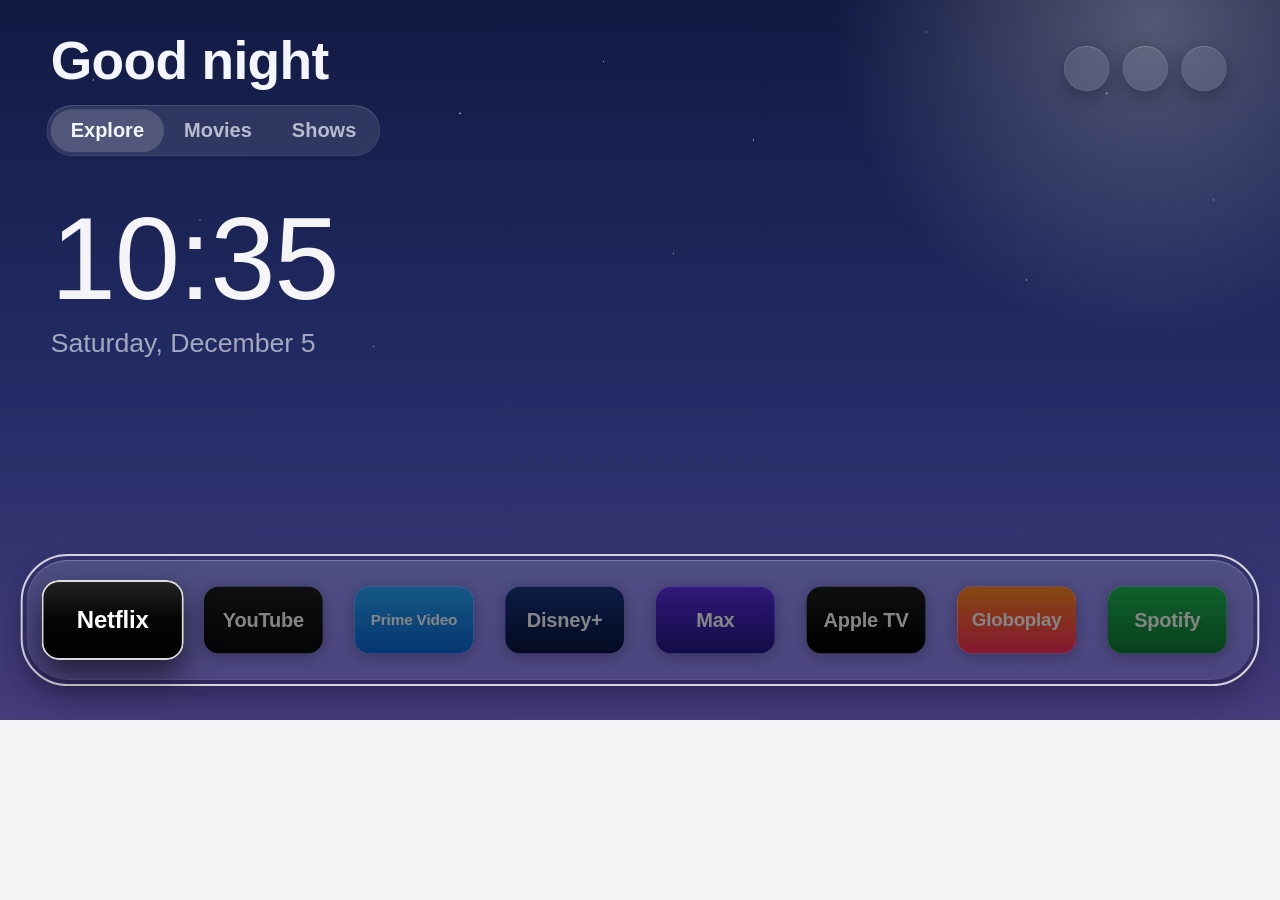
==== commit 33e7dfe1: "Kids-first: no crypto, a greeting with the weather, a parents' screen of its own - Crypto prices are" ====
--- a/web/index.html
+++ b/web/index.html
@@ -11,7 +11,7 @@
   // The look the home screen last had, before anything is drawn, so a night start doesn't flash the day one first.
   try {
     if (localStorage.getItem('mykidstv.night') === 'true') {
-      document.documentElement.style.background = '#0B0B0D';
+      document.documentElement.style.background = '#121A43';
       document.body.className = 'night';
     }
   } catch (e) {}
@@ -32,7 +32,6 @@
     <div id="top" class="layer">
       <h1 id="title"></h1>
       <div id="tabs"></div>
-      <div id="quotes"></div>
       <div id="buttons"></div>
       <div id="cards"></div>
       <div id="clock"><span class="time"></span><span class="date"></span></div>
@@ -50,7 +49,6 @@
 </div>
 <script src="config.js"></script>
 <script src="catalog.js"></script>
-<script src="coins.js"></script>
 <script src="i18n.js"></script>
 <script src="strings.js"></script>
 <script src="tv.js"></script>
--- a/web/home.css
+++ b/web/home.css
@@ -185,25 +185,21 @@
 .night .tab.on { color: #F3F5FF; background: rgba(255, 255, 255, 0.16); }
 .night .tab.focus { background: #FFF; color: #121A43; box-shadow: 0 10px 26px rgba(0, 0, 20, 0.45); }
 
-/* Crypto quotes at the right end of the tab row: a quiet detail. */
-#quotes {
-  position: absolute;
-  right: 80px;
-  top: 178px;
-  height: 28px;
-  font-size: 21px;
-  line-height: 28px;
-  color: #8E8E93;
-  white-space: nowrap;
-  -webkit-transition: opacity 0.17s;
-  transition: opacity 0.17s;
-  font-feature-settings: 'tnum';
-}
-#quotes .q { display: inline-block; margin-left: 24px; }
-#quotes svg { width: 15px; height: 15px; vertical-align: -1px; margin-right: 6px; fill: rgba(142, 142, 147, 0.7); }
-#quotes.hide { opacity: 0; }
-.night #quotes { color: rgba(245, 245, 247, 0.62); }
-.night #quotes svg { fill: rgba(245, 245, 247, 0.55); }
+/* The weather in short, beside the greeting: symbol, temperature and sky, quieter than the greeting itself. */
+#title .wx {
+  display: inline-block;
+  margin-left: 30px;
+  font-size: 32px;
+  font-weight: 560;
+  letter-spacing: 0;
+  vertical-align: 12px;
+  color: rgba(14, 34, 64, 0.72);
+}
+#title .wx .sym { width: 36px; height: 36px; margin-right: 10px; vertical-align: -7px; }
+#title .wx .temp { font-weight: 650; color: #0E2240; font-feature-settings: 'tnum'; }
+#title .wx .sky { margin-left: 12px; }
+.night #title .wx { color: rgba(243, 245, 255, 0.72); }
+.night #title .wx .temp { color: #F3F5FF; }
 
 /* Live TV, HDMI Inputs and Settings: glass circles; the focused one turns white, with its name below. */
 .round {
@@ -474,7 +470,7 @@
 .more.back { -webkit-transform: scaleX(-1); transform: scaleX(-1); }
 .night .more { color: rgba(255, 255, 255, 0.8); }
 
-/* MARK: - Drawer: inputs and shortcuts, weather, prices */
+/* MARK: - Drawer: inputs and shortcuts, weather */
 
 .row-title { position: absolute; top: 494px; font-size: 25px; font-weight: 600; color: #6E6E73; white-space: nowrap; }
 .night .row-title { color: rgba(255, 255, 255, 0.7); }
@@ -485,9 +481,9 @@
   box-shadow: 0 10px 30px rgba(0, 0, 0, 0.1), inset 0 1.5px 0 rgba(255, 255, 255, 0.95), inset 0 0 0 1px rgba(255, 255, 255, 0.5);
 }
 .night .glass {
-  background: -webkit-linear-gradient(top, rgba(38, 38, 42, 0.78), rgba(17, 17, 19, 0.64));
-  background: linear-gradient(rgba(38, 38, 42, 0.78), rgba(17, 17, 19, 0.64));
-  box-shadow: 0 10px 30px rgba(0, 0, 0, 0.3), inset 0 1.5px 0 rgba(255, 255, 255, 0.12), inset 0 0 0 1px rgba(255, 255, 255, 0.07);
+  background: -webkit-linear-gradient(top, rgba(255, 255, 255, 0.14), rgba(255, 255, 255, 0.07));
+  background: linear-gradient(rgba(255, 255, 255, 0.14), rgba(255, 255, 255, 0.07));
+  box-shadow: 0 10px 30px rgba(0, 0, 20, 0.3), inset 0 1.5px 0 rgba(255, 255, 255, 0.2), inset 0 0 0 1px rgba(255, 255, 255, 0.08);
 }
 
 .key {
@@ -533,21 +529,10 @@
 .night #weather .range, .night #weather .hour .t, .night #weather .hour .low, .night #weather .sun { color: rgba(255, 255, 255, 0.68); }
 .night #weather .split { background: rgba(255, 255, 255, 0.14); }
 
-#prices .coin { position: absolute; left: 34px; right: 34px; height: 40px; font-size: 29px; font-weight: 500; white-space: nowrap; }
-#prices .coin svg { position: absolute; left: 2px; top: 6px; width: 26px; height: 26px; fill: #6E6E73; }
-#prices .coin .n { position: absolute; left: 50px; top: 0; }
-#prices .coin .p { position: absolute; right: 128px; top: 1px; font-size: 26px; font-feature-settings: 'tnum'; }
-#prices .coin .c { position: absolute; right: 0; top: 2px; width: 108px; height: 34px; line-height: 34px; border-radius: 17px; text-align: center; font-size: 21px; font-weight: 600; font-feature-settings: 'tnum'; }
-#prices .up { color: #248A3D; background: rgba(36, 138, 61, 0.2); }
-#prices .down { color: #D70015; background: rgba(215, 0, 21, 0.2); }
-.night #prices .coin svg { fill: rgba(255, 255, 255, 0.8); }
-.night #prices .up { color: #30D158; background: rgba(48, 209, 88, 0.2); }
-.night #prices .down { color: #FF453A; background: rgba(255, 69, 58, 0.2); }
-
 /* MARK: - Sheets over the home screen: All Apps, Settings, Shelf */
 
 .sheet {
-  background: rgba(0, 0, 0, 0.66);
+  background: rgba(10, 16, 46, 0.7);
   color: #FFF;
   opacity: 0;
   visibility: hidden;
@@ -589,9 +574,9 @@
   border-radius: 40px;
   padding: 30px 30px 26px;
   box-sizing: border-box;
-  background: -webkit-linear-gradient(top, rgba(34, 36, 44, 0.96), rgba(18, 20, 26, 0.97));
-  background: linear-gradient(rgba(34, 36, 44, 0.96), rgba(18, 20, 26, 0.97));
-  box-shadow: 0 40px 90px rgba(0, 0, 0, 0.6), inset 0 1px 0 rgba(255, 255, 255, 0.14), inset 0 0 0 1px rgba(255, 255, 255, 0.08);
+  background: -webkit-linear-gradient(top, rgba(38, 48, 108, 0.97), rgba(20, 27, 70, 0.98));
+  background: linear-gradient(rgba(38, 48, 108, 0.97), rgba(20, 27, 70, 0.98));
+  box-shadow: 0 40px 90px rgba(0, 0, 30, 0.55), inset 0 1px 0 rgba(255, 255, 255, 0.18), inset 0 0 0 1px rgba(255, 255, 255, 0.1);
 }
 .box .title { font-size: 38px; font-weight: 700; padding: 6px 18px 18px; letter-spacing: -0.01em; }
 .box .title .sym { width: 36px; height: 36px; vertical-align: -5px; margin-right: 14px; color: rgba(255, 255, 255, 0.85); }
@@ -604,9 +589,9 @@
 .box .row .value .sym { width: 26px; height: 26px; vertical-align: -3px; }
 .box .row.dim { color: rgba(255, 255, 255, 0.4); }
 .box .hint { padding: 14px 18px 0; font-size: 22px; font-weight: 500; color: rgba(255, 255, 255, 0.5); }
-.toggle { position: absolute; right: 24px; top: 13px; width: 78px; height: 44px; border-radius: 22px; background: #3A3D45; -webkit-transition: background-color 0.14s; transition: background-color 0.14s; }
+.toggle { position: absolute; right: 24px; top: 13px; width: 78px; height: 44px; border-radius: 22px; background: rgba(255, 255, 255, 0.18); -webkit-transition: background-color 0.14s; transition: background-color 0.14s; }
 .toggle::after { content: ''; position: absolute; left: 4px; top: 4px; width: 36px; height: 36px; border-radius: 18px; background: #FFF; box-shadow: 0 2px 6px rgba(0, 0, 0, 0.35); -webkit-transition: -webkit-transform 0.14s; transition: transform 0.14s; }
-.toggle.on { background: #3FD69B; }
+.toggle.on { background: #2BB9A6; }
 .toggle.on::after { -webkit-transform: translateX(34px); transform: translateX(34px); }
 
 /* MARK: - Screensaver: the picks' photos, slowly moving, and a clock */
@@ -647,8 +632,8 @@
   font-weight: 500;
   line-height: 1.3;
   color: rgba(255, 255, 255, 0.95);
-  background: rgba(17, 17, 19, 0.86);
-  box-shadow: 0 16px 40px rgba(0, 0, 0, 0.35), inset 0 1px 0 rgba(255, 255, 255, 0.14);
+  background: rgba(20, 27, 70, 0.9);
+  box-shadow: 0 16px 40px rgba(0, 0, 30, 0.35), inset 0 1px 0 rgba(255, 255, 255, 0.16);
   opacity: 0;
   -webkit-transition: opacity 0.2s, -webkit-transform 0.2s;
   transition: opacity 0.2s, transform 0.2s;
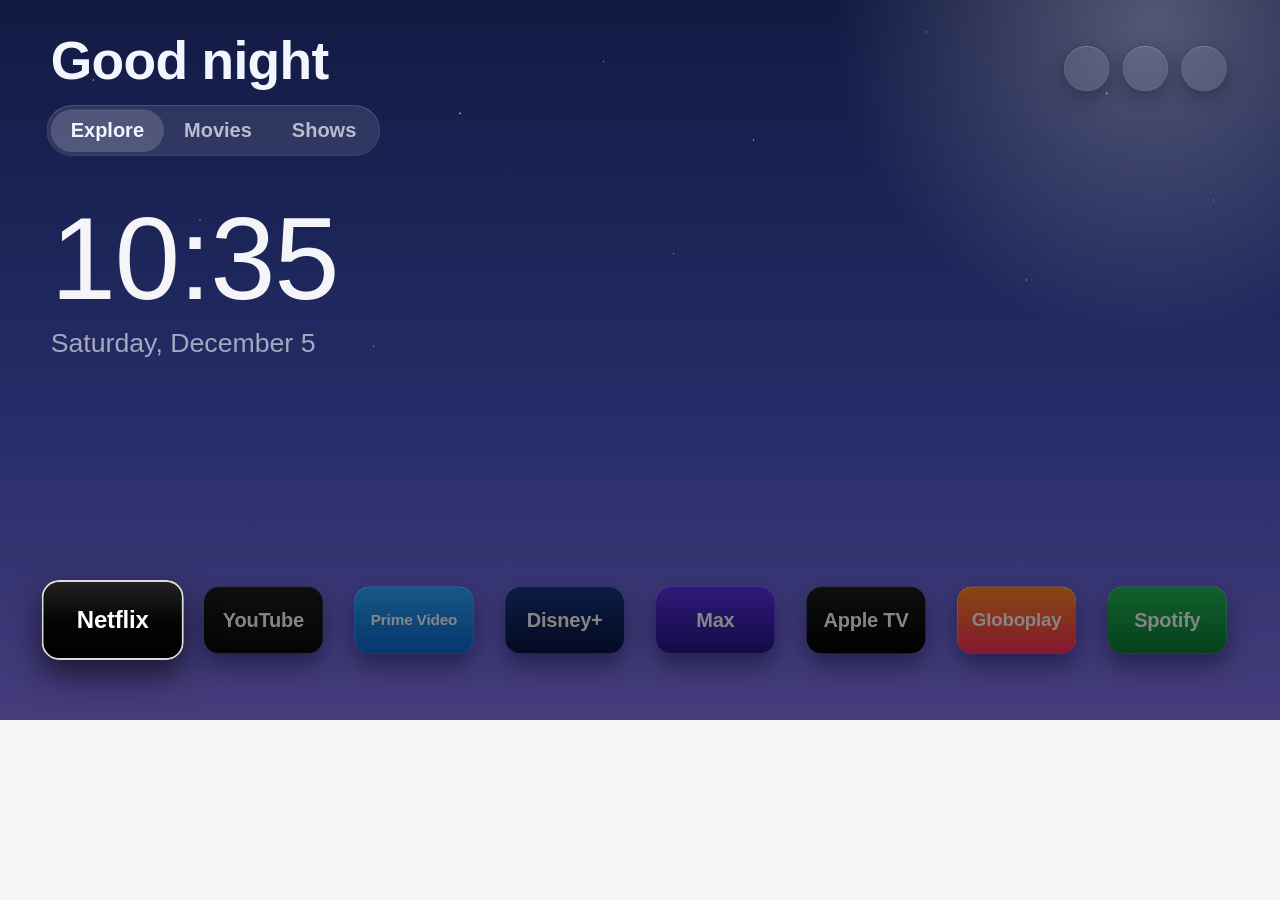
==== commit 30e07286: "Web home: the story window One title large in a rounded window (its picture, name, story line, why i" ====
--- a/web/index.html
+++ b/web/index.html
@@ -33,7 +33,15 @@
       <h1 id="title"></h1>
       <div id="tabs"></div>
       <div id="buttons"></div>
-      <div id="cards"></div>
+      <div id="window">
+        <div class="art"></div>
+        <div class="art"></div>
+        <div class="scrim"></div>
+        <div class="story"><div class="chip"></div><div class="name"></div><div class="meta"></div><div class="tag"></div><div class="cta"><span class="play"></span><span class="where"></span></div></div>
+        <div class="dots"><b></b><b></b><b></b></div>
+        <div id="cards"></div>
+        <div class="rim"></div>
+      </div>
       <div id="clock"><span class="time"></span><span class="date"></span></div>
     </div>
     <div id="platter"></div>
--- a/web/home.css
+++ b/web/home.css
@@ -240,29 +240,150 @@
 .night .round.focus { background: #FFF; color: #121A43; }
 .night .round.focus .tip { color: #F3F5FF; }
 
-/* MARK: - Picks: a wide card and two tall ones; focused, a card rises, grows 6% and its edge lights up. */
-
+/*
+ * MARK: - The story window: one title large (its picture, name, story in a line and why it's worth watching) and the
+ * set's 3 as small pictures along its lower edge. Focusing a picture brings it into the window; left alone, the window
+ * moves on every 15 s. The text sits on a deep-indigo scrim, so it reads the same by day and by night.
+ */
+
+#window {
+  position: absolute;
+  left: 80px;
+  top: 248px;
+  width: 1760px;
+  height: 540px;
+  border-radius: 44px;
+  overflow: hidden;
+  background: #1E2660;
+  box-shadow: 0 40px 90px rgba(14, 34, 64, 0.32);
+  -webkit-transform: translateZ(0);   /* clips the rounded corners on older WebKit */
+}
+.night #window { box-shadow: 0 40px 90px rgba(0, 0, 20, 0.55); }
+.empty#window { display: none; }
+#window .art {
+  position: absolute;
+  left: 0;
+  top: 0;
+  width: 100%;
+  height: 100%;
+  background-size: cover;
+  background-position: center 30%;
+  opacity: 0;
+  -webkit-transform: scale(1.04);
+  transform: scale(1.04);
+  -webkit-transition: opacity 1s cubic-bezier(0.22, 1, 0.36, 1), -webkit-transform 8s linear;
+  transition: opacity 1s cubic-bezier(0.22, 1, 0.36, 1), transform 8s linear;
+}
+/* in the window, the picture drifts very slowly closer (Ken Burns, barely) */
+#window .art.on { opacity: 1; -webkit-transform: scale(1); transform: scale(1); }
+#window .scrim {
+  position: absolute;
+  left: 0;
+  top: 0;
+  width: 100%;
+  height: 100%;
+  background: -webkit-linear-gradient(left, rgba(14, 18, 52, 0.92) 0%, rgba(14, 18, 52, 0.72) 30%, rgba(14, 18, 52, 0) 62%),
+              -webkit-linear-gradient(bottom, rgba(14, 18, 52, 0.8) 0%, rgba(14, 18, 52, 0) 45%);
+  background: linear-gradient(90deg, rgba(14, 18, 52, 0.92) 0%, rgba(14, 18, 52, 0.72) 30%, rgba(14, 18, 52, 0) 62%),
+              linear-gradient(0deg, rgba(14, 18, 52, 0.8) 0%, rgba(14, 18, 52, 0) 45%);
+}
+#window .rim {
+  position: absolute;
+  left: 0;
+  top: 0;
+  right: 0;
+  bottom: 0;
+  border-radius: 44px;
+  box-shadow: inset 0 1.5px 0 rgba(255, 255, 255, 0.35), inset 0 0 0 1.5px rgba(255, 255, 255, 0.12);
+}
+#window .story { position: absolute; left: 72px; top: 60px; width: 780px; color: #FFF; }
+#window .story.in { -webkit-animation: storyIn 0.8s cubic-bezier(0.22, 1, 0.36, 1) backwards; animation: storyIn 0.8s cubic-bezier(0.22, 1, 0.36, 1) backwards; }
+@-webkit-keyframes storyIn { from { opacity: 0; -webkit-transform: translateY(12px); } to { opacity: 1; -webkit-transform: none; } }
+@keyframes storyIn { from { opacity: 0; transform: translateY(12px); } to { opacity: 1; transform: none; } }
+#window .chip { height: 44px; }
+#window .badge {
+  display: inline-block;
+  height: 44px;
+  padding: 0 20px;
+  border-radius: 22px;
+  background: rgba(255, 255, 255, 0.12);
+  box-shadow: inset 0 0 0 1px rgba(255, 255, 255, 0.2);
+  font-size: 23px;
+  font-weight: 600;
+  line-height: 44px;
+}
+#window .badge .dot { display: inline-block; width: 12px; height: 12px; margin-right: 12px; border-radius: 6px; vertical-align: 1px; }
+#window .story .name {
+  margin-top: 24px;
+  font-size: 80px;
+  line-height: 1.02;
+  font-weight: 800;
+  letter-spacing: -0.03em;
+  max-height: 164px;
+  overflow: hidden;
+}
+#window .story .meta { margin-top: 18px; font-size: 26px; font-weight: 500; color: rgba(243, 245, 255, 0.74); white-space: nowrap; overflow: hidden; text-overflow: ellipsis; }
+#window .story .tag { margin-top: 18px; max-width: 660px; font-size: 32px; font-weight: 500; line-height: 1.32; max-height: 84px; overflow: hidden; }
+#window .cta {
+  display: inline-block;
+  margin-top: 30px;
+  height: 64px;
+  padding: 0 32px 0 28px;
+  border-radius: 32px;
+  background: rgba(255, 255, 255, 0.16);
+  box-shadow: inset 0 0 0 1px rgba(255, 255, 255, 0.24);
+  font-size: 26px;
+  font-weight: 700;
+  line-height: 64px;
+  -webkit-transition: background-color 0.2s, color 0.2s;
+  transition: background-color 0.2s, color 0.2s;
+}
+#window .cta.hide { display: none; }
+#window .play {
+  display: inline-block;
+  width: 0;
+  height: 0;
+  margin-right: 14px;
+  border-left: 18px solid currentColor;
+  border-top: 11px solid transparent;
+  border-bottom: 11px solid transparent;
+  vertical-align: -1px;
+}
+/* the window's title has the focus: its button turns white, as the place OK will take you */
+.browsing #window .cta { background: #FFF; color: #121A43; box-shadow: 0 16px 36px rgba(0, 0, 20, 0.4); }
+#window .dots { position: absolute; left: 72px; bottom: 46px; height: 10px; }
+#window .dots b {
+  display: inline-block;
+  width: 10px;
+  height: 10px;
+  margin-right: 10px;
+  border-radius: 5px;
+  background: rgba(255, 255, 255, 0.35);
+  -webkit-transition: width 0.4s cubic-bezier(0.22, 1, 0.36, 1), background-color 0.4s;
+  transition: width 0.4s cubic-bezier(0.22, 1, 0.36, 1), background-color 0.4s;
+}
+#window .dots b.on { width: 40px; background: #FFF; }
+
+/* The 3 small pictures, at the window's lower right; the one in the window is outlined, the focused one lifts. */
+#cards { position: absolute; right: 48px; bottom: 44px; width: 822px; height: 196px; }
 .card {
   position: absolute;
-  top: 280px;
-  height: 426px;
+  top: 0;
+  width: 258px;
   -webkit-transition: -webkit-transform 0.28s cubic-bezier(0.22, 1, 0.36, 1);
   transition: transform 0.28s cubic-bezier(0.22, 1, 0.36, 1);
 }
+.card:nth-child(1) { left: 0; }
+.card:nth-child(2) { left: 282px; }
+.card:nth-child(3) { left: 564px; }
 .card .img {
-  position: absolute;
-  left: 0;
-  top: 0;
-  width: 100%;
-  height: 100%;
-  border-radius: 32px;
-  overflow: hidden;
-  background-color: rgba(255, 255, 255, 0.4);
+  position: relative;
+  height: 145px;
+  border-radius: 22px;
+  background-color: rgba(255, 255, 255, 0.1);
   background-size: cover;
   background-position: center;
-  box-shadow: 0 16px 40px rgba(14, 34, 64, 0.2);
-  -webkit-transition: box-shadow 0.28s;
-  transition: box-shadow 0.28s;
+  box-shadow: 0 14px 30px rgba(0, 0, 20, 0.5);
 }
 .card .img::after {
   content: '';
@@ -271,76 +392,27 @@
   top: 0;
   right: 0;
   bottom: 0;
-  border-radius: 32px;
-  box-shadow: inset 0 0 0 3px rgba(255, 255, 255, 0.9);
-  background: -webkit-linear-gradient(-60deg, rgba(255, 255, 255, 0.22), rgba(255, 255, 255, 0) 55%);
-  background: linear-gradient(150deg, rgba(255, 255, 255, 0.22), rgba(255, 255, 255, 0) 55%);
-  opacity: 0;
-  -webkit-transition: opacity 0.17s;
-  transition: opacity 0.17s;
-}
-.card.focus { -webkit-transform: translateY(-14px) scale(1.06); transform: translateY(-14px) scale(1.06); z-index: 2; }
-.card.focus .img { box-shadow: 0 34px 64px rgba(14, 34, 64, 0.36); }
-.card.focus .img::after { opacity: 1; }
+  border-radius: 22px;
+  box-shadow: inset 0 0 0 1px rgba(255, 255, 255, 0.18);
+  -webkit-transition: box-shadow 0.2s;
+  transition: box-shadow 0.2s;
+}
+.card.spot .img::after { box-shadow: inset 0 0 0 3px rgba(255, 255, 255, 0.9); }
+.card.focus { -webkit-transform: translateY(-10px) scale(1.08); transform: translateY(-10px) scale(1.08); z-index: 2; }
+.card.focus .img { box-shadow: 0 26px 50px rgba(0, 0, 20, 0.6); }
 .card .name {
-  position: absolute;
-  left: 0;
-  top: 446px;
-  max-width: 100%;
+  margin-top: 12px;
+  font-size: 22px;
+  font-weight: 600;
+  color: rgba(243, 245, 255, 0.78);
+  white-space: nowrap;
   overflow: hidden;
   text-overflow: ellipsis;
-  white-space: nowrap;
-  font-size: 32px;
-  font-weight: 650;
-  letter-spacing: 0.004em;
-  color: #0E2240;
-  -webkit-transition: color 2s;
-  transition: color 2s;
-}
-.card .meta {
-  position: absolute;
-  left: 0;
-  top: 488px;
-  max-width: 100%;
-  overflow: hidden;
-  text-overflow: ellipsis;
-  white-space: nowrap;
-  font-size: 26px;
-  font-weight: 500;
-  color: rgba(14, 34, 64, 0.7);
-}
-.night .card .img { background-color: rgba(255, 255, 255, 0.08); box-shadow: 0 16px 40px rgba(0, 0, 20, 0.4); }
-.night .card.focus .img { box-shadow: 0 34px 64px rgba(0, 0, 20, 0.55); }
-.night .card .name { color: #F3F5FF; }
-.night .card .meta { color: rgba(243, 245, 255, 0.72); }
-/* Why it's worth watching: shown only on the focused card, a dark frosted pill over the picture's corner. */
-.card .badge {
-  position: absolute;
-  left: 20px;
-  top: 20px;
-  height: 44px;
-  padding: 0 18px;
-  border-radius: 22px;
-  background: rgba(10, 18, 44, 0.64);
-  box-shadow: inset 0 0 0 1px rgba(255, 255, 255, 0.18);
-  color: #FFF;
-  font-size: 23px;
-  font-weight: 600;
-  letter-spacing: 0.01em;
-  line-height: 44px;
-  white-space: nowrap;
-  opacity: 0;
-  -webkit-transform: translateY(-6px);
-  transform: translateY(-6px);
-  -webkit-transition: opacity 0.24s, -webkit-transform 0.28s cubic-bezier(0.22, 1, 0.36, 1);
-  transition: opacity 0.24s, transform 0.28s cubic-bezier(0.22, 1, 0.36, 1);
-}
-.card.focus .badge { opacity: 1; -webkit-transform: none; transform: none; }
-.card .badge .dot { display: inline-block; width: 12px; height: 12px; margin-right: 10px; border-radius: 6px; vertical-align: 1px; }
-.badge-must .dot { background: #FFB020; }
+}
+.card.spot .name, .card.focus .name { color: #FFF; }
+.badge-must .dot { background: #FFB020; box-shadow: 0 0 12px rgba(255, 176, 32, 0.8); }
 .badge-learn .dot { background: #14B8A6; }
 .badge-loved .dot { background: #FF5C8A; }
-.badge-must .dot { box-shadow: 0 0 10px rgba(255, 176, 32, 0.8); }
 
 /* Without a TMDB key (or picks yet): the date and the time instead of the cards. */
 #clock {
@@ -359,38 +431,10 @@
 .night #clock { color: #F5F5F7; }
 .night #clock .date { color: rgba(245, 245, 247, 0.62); }
 
-/* MARK: - Shelf: the glass bar with the apps, each in its brand color; focused, a tile grows 20% and rises. */
-
-#platter {
-  position: absolute;
-  top: 814px;
-  height: 206px;
-  border-radius: 62px;
-  background: -webkit-linear-gradient(top, rgba(255, 255, 255, 0.5), rgba(255, 255, 255, 0.3));
-  background: linear-gradient(rgba(255, 255, 255, 0.5), rgba(255, 255, 255, 0.3));
-  box-shadow: 0 24px 50px rgba(14, 34, 64, 0.16), inset 0 1.5px 0 rgba(255, 255, 255, 0.95), inset 0 0 0 1px rgba(255, 255, 255, 0.5);
-}
-.night #platter {
-  background: -webkit-linear-gradient(top, rgba(255, 255, 255, 0.13), rgba(255, 255, 255, 0.06));
-  background: linear-gradient(rgba(255, 255, 255, 0.13), rgba(255, 255, 255, 0.06));
-  box-shadow: 0 24px 50px rgba(0, 0, 20, 0.35), inset 0 1.5px 0 rgba(255, 255, 255, 0.2), inset 0 0 0 1px rgba(255, 255, 255, 0.08);
-}
-/* The shelf has the focus: a rim just outside the glass (dark by day: white wouldn't show on it). */
-#platter::before {
-  content: '';
-  position: absolute;
-  left: -9px;
-  top: -9px;
-  right: -9px;
-  bottom: -9px;
-  border-radius: 71px;
-  border: 3px solid rgba(14, 34, 64, 0.4);
-  opacity: 0;
-  -webkit-transition: opacity 0.2s;
-  transition: opacity 0.2s;
-}
-.night #platter::before { border-color: rgba(255, 255, 255, 0.8); }
-#platter.on::before { opacity: 1; }
+/* MARK: - Shelf: the apps in their brand colors, floating; focused, a tile grows and rises, no bounce. */
+
+/* No box around the apps: they float on the sky, each with its own soft shadow (the element stays for the arrows). */
+#platter { position: absolute; top: 814px; height: 206px; }
 
 #tiles {
   position: absolute;
@@ -407,9 +451,9 @@
   border-radius: 22px;
   overflow: hidden;
   color: #FFF;
-  box-shadow: 0 4px 22px rgba(0, 0, 0, 0.14);
-  -webkit-transition: -webkit-transform 0.2s cubic-bezier(0.2, 0.9, 0.3, 1.2), box-shadow 0.2s, opacity 0.3s;
-  transition: transform 0.2s cubic-bezier(0.2, 0.9, 0.3, 1.2), box-shadow 0.2s, opacity 0.3s;
+  box-shadow: 0 16px 34px rgba(14, 34, 64, 0.24), inset 0 1px 0 rgba(255, 255, 255, 0.14);
+  -webkit-transition: -webkit-transform 0.28s cubic-bezier(0.22, 1, 0.36, 1), box-shadow 0.28s, opacity 0.3s;
+  transition: transform 0.28s cubic-bezier(0.22, 1, 0.36, 1), box-shadow 0.28s, opacity 0.3s;
 }
 .tile img { position: absolute; left: 50%; top: 50%; max-width: 76%; max-height: 62%; -webkit-transform: translate(-50%, -50%); transform: translate(-50%, -50%); }
 /* a logo lifted off the TV's icon (home.js): as large as the tile allows */
@@ -464,7 +508,7 @@
 .night .tile::before { background: rgba(0, 0, 0, 0.48); }
 #tiles.on .tile::before { opacity: 1; }
 #tiles.on .tile.focus::before { background: none; box-shadow: inset 0 0 0 2.5px rgba(255, 255, 255, 0.85); }
-.night .tile { box-shadow: 0 4px 22px rgba(0, 0, 0, 0.3); }
+.night .tile { box-shadow: 0 18px 36px rgba(0, 0, 20, 0.42), inset 0 1px 0 rgba(255, 255, 255, 0.14); }
 .night .tile.focus { box-shadow: 0 18px 40px rgba(0, 0, 0, 0.6); }
 .more { position: absolute; width: 17px; height: 17px; color: rgba(0, 0, 0, 0.6); }
 .more.back { -webkit-transform: scaleX(-1); transform: scaleX(-1); }
@@ -646,5 +690,15 @@
 
 /* Reduced motion: things still change, without moving. */
 @media (prefers-reduced-motion: reduce) {
-  .card, .tab, .round, .card .badge, #home, #drawer, #tiles { -webkit-transition-duration: 0.01s !important; transition-duration: 0.01s !important; }
-}
+  .card, .tab, .round, #window .art, #window .story, #home, #drawer, #tiles { -webkit-transition-duration: 0.01s !important; transition-duration: 0.01s !important; }
+}
+
+/* The minute's new cards come in one after another: a soft fade with a slight settle, no bounce. */
+@-webkit-keyframes cardIn { from { opacity: 0; -webkit-transform: translateY(10px); } to { opacity: 1; -webkit-transform: none; } }
+@keyframes cardIn { from { opacity: 0; transform: translateY(10px); } to { opacity: 1; transform: none; } }
+#cards.swap .card { -webkit-animation: cardIn 0.9s cubic-bezier(0.22, 1, 0.36, 1) backwards; animation: cardIn 0.9s cubic-bezier(0.22, 1, 0.36, 1) backwards; }
+#cards.swap .card:nth-child(2) { -webkit-animation-delay: 0.16s; animation-delay: 0.16s; }
+#cards.swap .card:nth-child(3) { -webkit-animation-delay: 0.32s; animation-delay: 0.32s; }
+@media (prefers-reduced-motion: reduce) {
+  #cards.swap .card { -webkit-animation-duration: 0.01s; animation-duration: 0.01s; -webkit-animation-delay: 0s; animation-delay: 0s; }
+}
